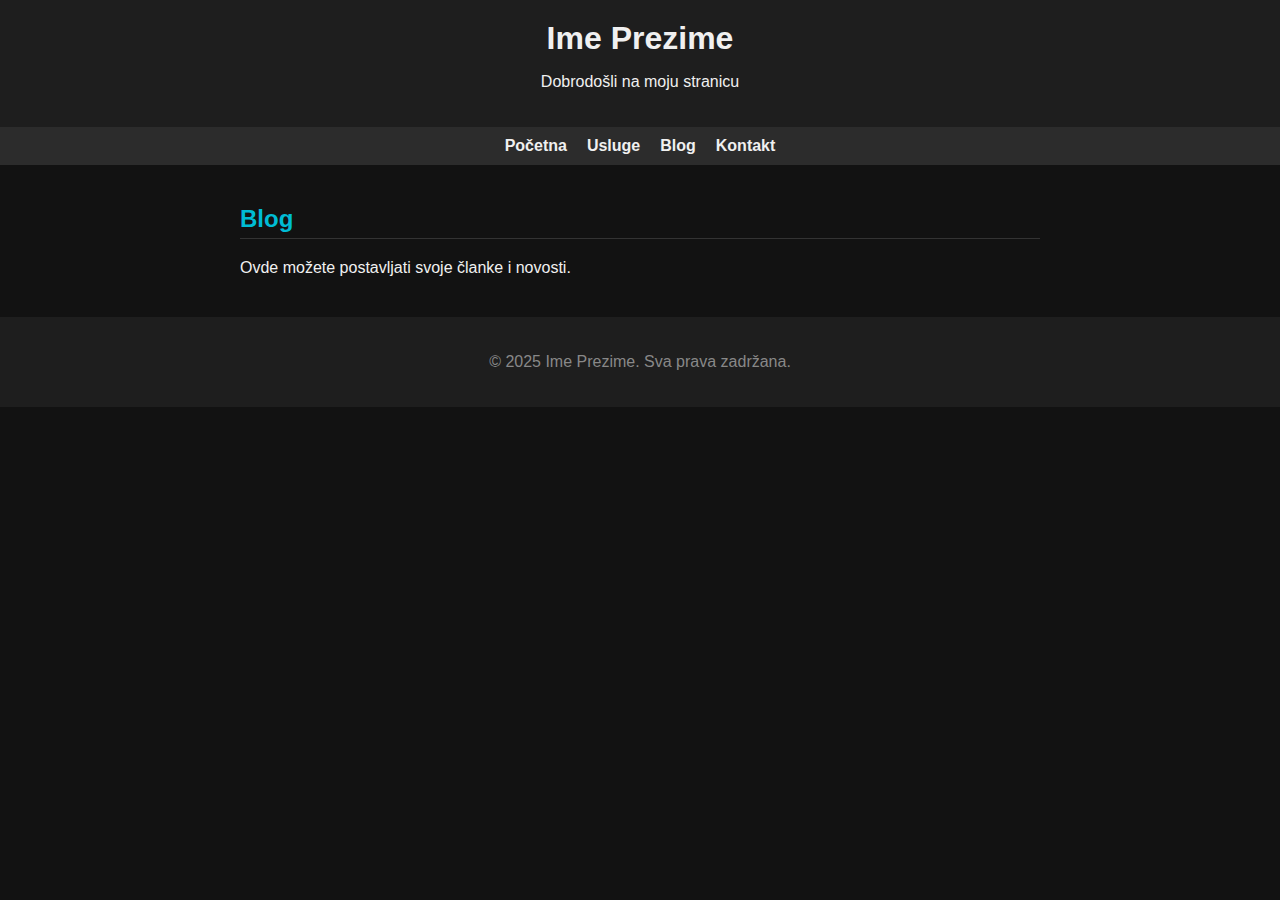
==== blog.html @ b21b639e "Add files via upload" ====
<!DOCTYPE html>
<html lang="sr">
<head>
  <meta charset="UTF-8">
  <meta name="viewport" content="width=device-width, initial-scale=1.0">
  <title>Blog</title>
  <link rel="stylesheet" href="style.css">
</head>
<body>
  <header>
    <h1>Ime Prezime</h1>
    <p>Dobrodošli na moju stranicu</p>
  </header>
  
<nav>
  <a href="index.html">Početna</a>
  <a href="usluge.html">Usluge</a>
  <a href="blog.html">Blog</a>
  <a href="kontakt.html">Kontakt</a>
</nav>

  <section>
    <h2>Blog</h2><p>Ovde možete postavljati svoje članke i novosti.</p>
  </section>
  <footer>
    <p>&copy; 2025 Ime Prezime. Sva prava zadržana.</p>
  </footer>
</body>
</html>
---- style.css ----
body {
  margin: 0;
  font-family: Arial, sans-serif;
  background-color: #121212;
  color: #f0f0f0;
}
header {
  background-color: #1e1e1e;
  padding: 20px;
  text-align: center;
}
header h1 {
  margin: 0;
  font-size: 2em;
}
nav {
  display: flex;
  justify-content: center;
  gap: 20px;
  background-color: #2c2c2c;
  padding: 10px 0;
}
nav a {
  color: #f0f0f0;
  text-decoration: none;
  font-weight: bold;
}
nav a:hover {
  color: #00bcd4;
}
section {
  max-width: 800px;
  margin: 40px auto;
  padding: 0 20px;
}
h2 {
  color: #00bcd4;
  border-bottom: 1px solid #333;
  padding-bottom: 5px;
}
footer {
  text-align: center;
  padding: 20px;
  background-color: #1e1e1e;
  margin-top: 40px;
  color: #888;
}
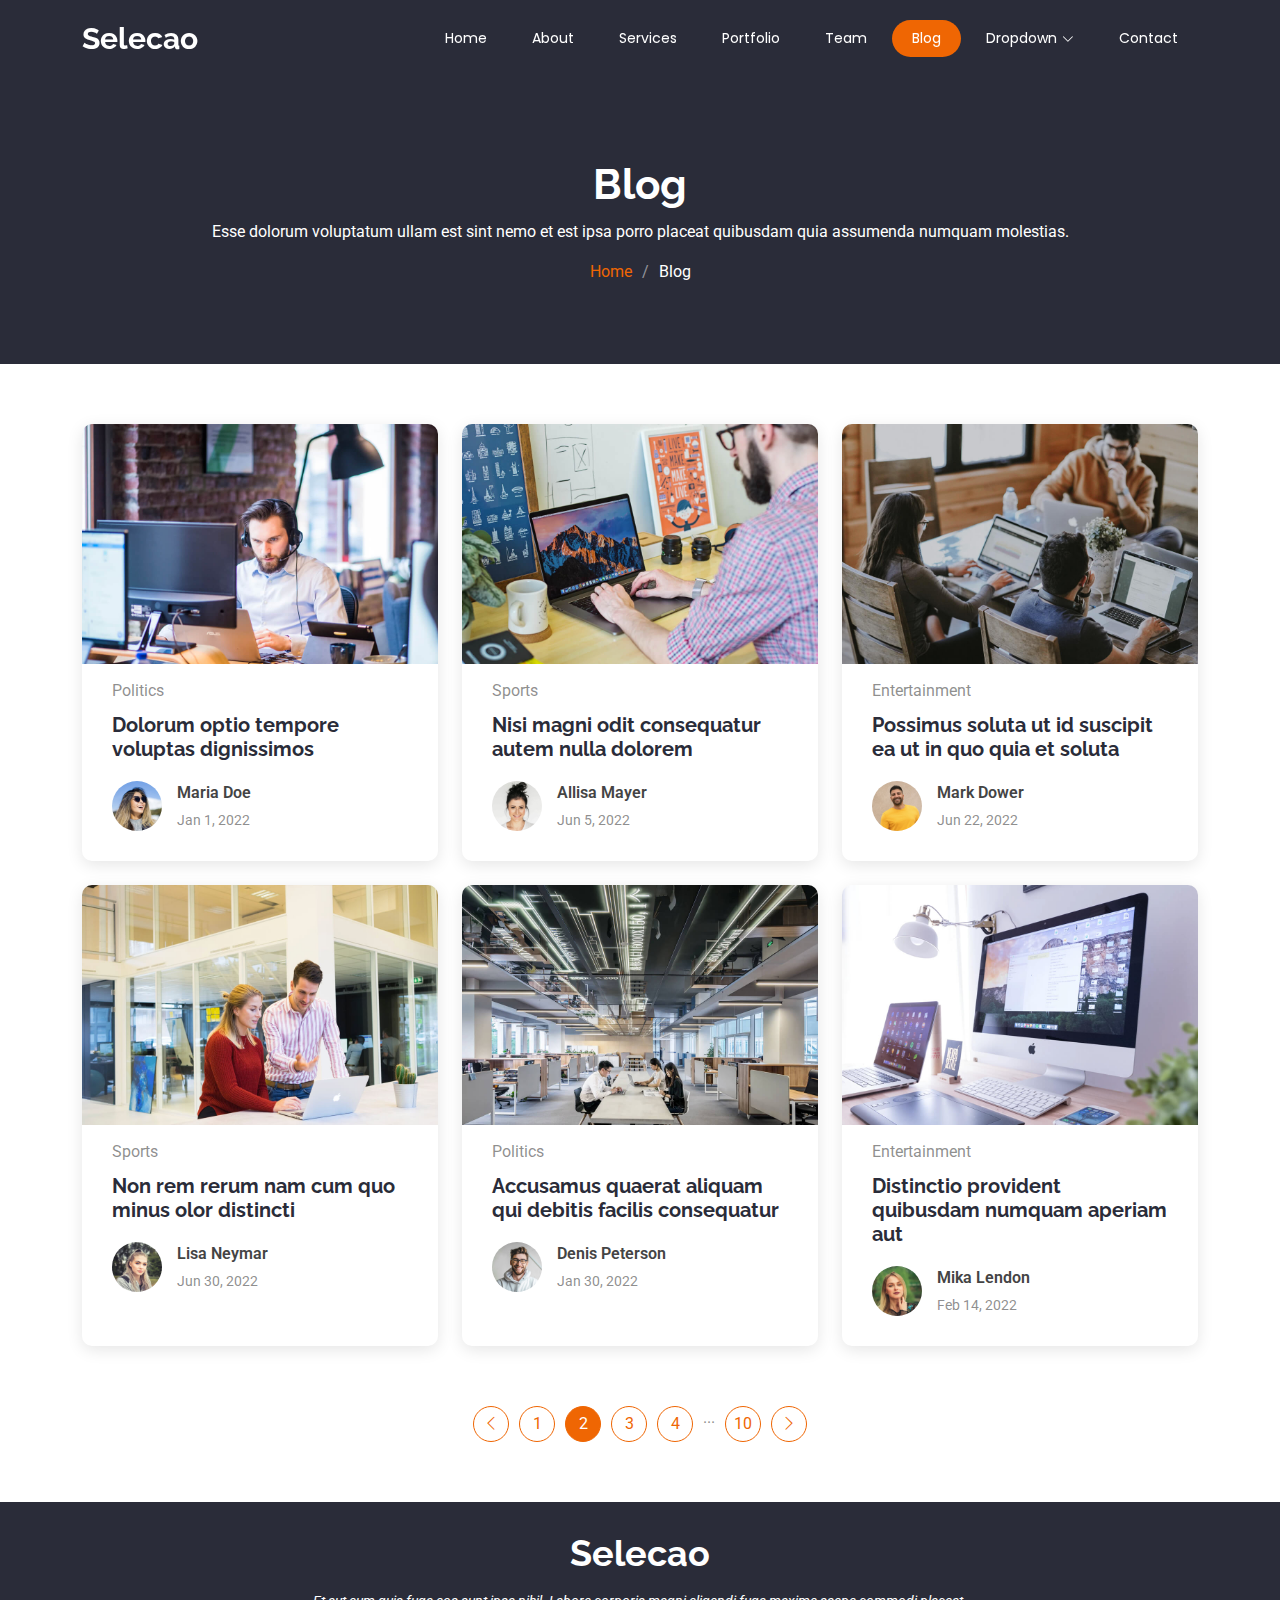
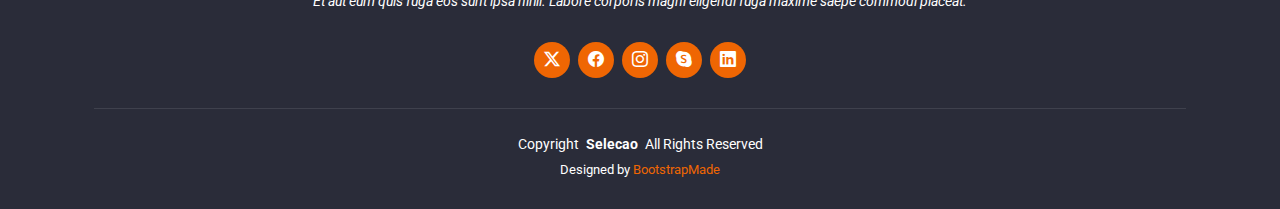
==== commit dafc6da2: "Dodani template fajlovi" ====
--- a/blog.html
+++ b/blog.html
@@ -1,29 +1,335 @@
 <!DOCTYPE html>
-<html lang="sr">
+<html lang="en">
+
 <head>
-  <meta charset="UTF-8">
-  <meta name="viewport" content="width=device-width, initial-scale=1.0">
-  <title>Blog</title>
-  <link rel="stylesheet" href="style.css">
+  <meta charset="utf-8">
+  <meta content="width=device-width, initial-scale=1.0" name="viewport">
+  <title>Blog - Selecao Bootstrap Template</title>
+  <meta name="description" content="">
+  <meta name="keywords" content="">
+
+  <!-- Favicons -->
+  <link href="assets/img/favicon.png" rel="icon">
+  <link href="assets/img/apple-touch-icon.png" rel="apple-touch-icon">
+
+  <!-- Fonts -->
+  <link href="https://fonts.googleapis.com" rel="preconnect">
+  <link href="https://fonts.gstatic.com" rel="preconnect" crossorigin>
+  <link href="https://fonts.googleapis.com/css2?family=Roboto:ital,wght@0,100;0,300;0,400;0,500;0,700;0,900;1,100;1,300;1,400;1,500;1,700;1,900&family=Poppins:ital,wght@0,100;0,200;0,300;0,400;0,500;0,600;0,700;0,800;0,900;1,100;1,200;1,300;1,400;1,500;1,600;1,700;1,800;1,900&family=Raleway:ital,wght@0,100;0,200;0,300;0,400;0,500;0,600;0,700;0,800;0,900;1,100;1,200;1,300;1,400;1,500;1,600;1,700;1,800;1,900&display=swap" rel="stylesheet">
+
+  <!-- Vendor CSS Files -->
+  <link href="assets/vendor/bootstrap/css/bootstrap.min.css" rel="stylesheet">
+  <link href="assets/vendor/bootstrap-icons/bootstrap-icons.css" rel="stylesheet">
+  <link href="assets/vendor/aos/aos.css" rel="stylesheet">
+  <link href="assets/vendor/animate.css/animate.min.css" rel="stylesheet">
+  <link href="assets/vendor/glightbox/css/glightbox.min.css" rel="stylesheet">
+  <link href="assets/vendor/swiper/swiper-bundle.min.css" rel="stylesheet">
+
+  <!-- Main CSS File -->
+  <link href="assets/css/main.css" rel="stylesheet">
+
+  <!-- =======================================================
+  * Template Name: Selecao
+  * Template URL: https://bootstrapmade.com/selecao-bootstrap-template/
+  * Updated: Aug 07 2024 with Bootstrap v5.3.3
+  * Author: BootstrapMade.com
+  * License: https://bootstrapmade.com/license/
+  ======================================================== -->
 </head>
-<body>
-  <header>
-    <h1>Ime Prezime</h1>
-    <p>Dobrodošli na moju stranicu</p>
+
+<body class="blog-page">
+
+  <header id="header" class="header d-flex align-items-center fixed-top">
+    <div class="container-fluid container-xl position-relative d-flex align-items-center justify-content-between">
+
+      <a href="index.html" class="logo d-flex align-items-center">
+        <!-- Uncomment the line below if you also wish to use an image logo -->
+        <!-- <img src="assets/img/logo.png" alt=""> -->
+        <h1 class="sitename">Selecao</h1>
+      </a>
+
+      <nav id="navmenu" class="navmenu">
+        <ul>
+          <li><a href="#hero">Home</a></li>
+          <li><a href="#about">About</a></li>
+          <li><a href="#services">Services</a></li>
+          <li><a href="#portfolio">Portfolio</a></li>
+          <li><a href="#team">Team</a></li>
+          <li><a href="blog.html" class="active">Blog</a></li>
+          <li class="dropdown"><a href="#"><span>Dropdown</span> <i class="bi bi-chevron-down toggle-dropdown"></i></a>
+            <ul>
+              <li><a href="#">Dropdown 1</a></li>
+              <li class="dropdown"><a href="#"><span>Deep Dropdown</span> <i class="bi bi-chevron-down toggle-dropdown"></i></a>
+                <ul>
+                  <li><a href="#">Deep Dropdown 1</a></li>
+                  <li><a href="#">Deep Dropdown 2</a></li>
+                  <li><a href="#">Deep Dropdown 3</a></li>
+                  <li><a href="#">Deep Dropdown 4</a></li>
+                  <li><a href="#">Deep Dropdown 5</a></li>
+                </ul>
+              </li>
+              <li><a href="#">Dropdown 2</a></li>
+              <li><a href="#">Dropdown 3</a></li>
+              <li><a href="#">Dropdown 4</a></li>
+            </ul>
+          </li>
+          <li><a href="#contact">Contact</a></li>
+        </ul>
+        <i class="mobile-nav-toggle d-xl-none bi bi-list"></i>
+      </nav>
+
+    </div>
   </header>
-  
-<nav>
-  <a href="index.html">Početna</a>
-  <a href="usluge.html">Usluge</a>
-  <a href="blog.html">Blog</a>
-  <a href="kontakt.html">Kontakt</a>
-</nav>
-
-  <section>
-    <h2>Blog</h2><p>Ovde možete postavljati svoje članke i novosti.</p>
-  </section>
-  <footer>
-    <p>&copy; 2025 Ime Prezime. Sva prava zadržana.</p>
+
+  <main class="main">
+
+    <!-- Page Title -->
+    <div class="page-title dark-background">
+      <div class="container position-relative">
+        <h1>Blog</h1>
+        <p>Esse dolorum voluptatum ullam est sint nemo et est ipsa porro placeat quibusdam quia assumenda numquam molestias.</p>
+        <nav class="breadcrumbs">
+          <ol>
+            <li><a href="index.html">Home</a></li>
+            <li class="current">Blog</li>
+          </ol>
+        </nav>
+      </div>
+    </div><!-- End Page Title -->
+
+    <!-- Blog Posts Section -->
+    <section id="blog-posts" class="blog-posts section">
+
+      <div class="container">
+        <div class="row gy-4">
+
+          <div class="col-lg-4">
+            <article>
+
+              <div class="post-img">
+                <img src="assets/img/blog/blog-1.jpg" alt="" class="img-fluid">
+              </div>
+
+              <p class="post-category">Politics</p>
+
+              <h2 class="title">
+                <a href="blog-details.html">Dolorum optio tempore voluptas dignissimos</a>
+              </h2>
+
+              <div class="d-flex align-items-center">
+                <img src="assets/img/blog/blog-author.jpg" alt="" class="img-fluid post-author-img flex-shrink-0">
+                <div class="post-meta">
+                  <p class="post-author">Maria Doe</p>
+                  <p class="post-date">
+                    <time datetime="2022-01-01">Jan 1, 2022</time>
+                  </p>
+                </div>
+              </div>
+
+            </article>
+          </div><!-- End post list item -->
+
+          <div class="col-lg-4">
+            <article>
+
+              <div class="post-img">
+                <img src="assets/img/blog/blog-2.jpg" alt="" class="img-fluid">
+              </div>
+
+              <p class="post-category">Sports</p>
+
+              <h2 class="title">
+                <a href="blog-details.html">Nisi magni odit consequatur autem nulla dolorem</a>
+              </h2>
+
+              <div class="d-flex align-items-center">
+                <img src="assets/img/blog/blog-author-2.jpg" alt="" class="img-fluid post-author-img flex-shrink-0">
+                <div class="post-meta">
+                  <p class="post-author">Allisa Mayer</p>
+                  <p class="post-date">
+                    <time datetime="2022-01-01">Jun 5, 2022</time>
+                  </p>
+                </div>
+              </div>
+
+            </article>
+          </div><!-- End post list item -->
+
+          <div class="col-lg-4">
+            <article>
+
+              <div class="post-img">
+                <img src="assets/img/blog/blog-3.jpg" alt="" class="img-fluid">
+              </div>
+
+              <p class="post-category">Entertainment</p>
+
+              <h2 class="title">
+                <a href="blog-details.html">Possimus soluta ut id suscipit ea ut in quo quia et soluta</a>
+              </h2>
+
+              <div class="d-flex align-items-center">
+                <img src="assets/img/blog/blog-author-3.jpg" alt="" class="img-fluid post-author-img flex-shrink-0">
+                <div class="post-meta">
+                  <p class="post-author">Mark Dower</p>
+                  <p class="post-date">
+                    <time datetime="2022-01-01">Jun 22, 2022</time>
+                  </p>
+                </div>
+              </div>
+
+            </article>
+          </div><!-- End post list item -->
+
+          <div class="col-lg-4">
+            <article>
+
+              <div class="post-img">
+                <img src="assets/img/blog/blog-4.jpg" alt="" class="img-fluid">
+              </div>
+
+              <p class="post-category">Sports</p>
+
+              <h2 class="title">
+                <a href="blog-details.html">Non rem rerum nam cum quo minus olor distincti</a>
+              </h2>
+
+              <div class="d-flex align-items-center">
+                <img src="assets/img/blog/blog-author-4.jpg" alt="" class="img-fluid post-author-img flex-shrink-0">
+                <div class="post-meta">
+                  <p class="post-author">Lisa Neymar</p>
+                  <p class="post-date">
+                    <time datetime="2022-01-01">Jun 30, 2022</time>
+                  </p>
+                </div>
+              </div>
+
+            </article>
+          </div><!-- End post list item -->
+
+          <div class="col-lg-4">
+            <article>
+
+              <div class="post-img">
+                <img src="assets/img/blog/blog-5.jpg" alt="" class="img-fluid">
+              </div>
+
+              <p class="post-category">Politics</p>
+
+              <h2 class="title">
+                <a href="blog-details.html">Accusamus quaerat aliquam qui debitis facilis consequatur</a>
+              </h2>
+
+              <div class="d-flex align-items-center">
+                <img src="assets/img/blog/blog-author-5.jpg" alt="" class="img-fluid post-author-img flex-shrink-0">
+                <div class="post-meta">
+                  <p class="post-author">Denis Peterson</p>
+                  <p class="post-date">
+                    <time datetime="2022-01-01">Jan 30, 2022</time>
+                  </p>
+                </div>
+              </div>
+
+            </article>
+          </div><!-- End post list item -->
+
+          <div class="col-lg-4">
+            <article>
+
+              <div class="post-img">
+                <img src="assets/img/blog/blog-6.jpg" alt="" class="img-fluid">
+              </div>
+
+              <p class="post-category">Entertainment</p>
+
+              <h2 class="title">
+                <a href="blog-details.html">Distinctio provident quibusdam numquam aperiam aut</a>
+              </h2>
+
+              <div class="d-flex align-items-center">
+                <img src="assets/img/blog/blog-author-6.jpg" alt="" class="img-fluid post-author-img flex-shrink-0">
+                <div class="post-meta">
+                  <p class="post-author">Mika Lendon</p>
+                  <p class="post-date">
+                    <time datetime="2022-01-01">Feb 14, 2022</time>
+                  </p>
+                </div>
+              </div>
+
+            </article>
+          </div><!-- End post list item -->
+
+        </div>
+      </div>
+
+    </section><!-- /Blog Posts Section -->
+
+    <!-- Blog Pagination Section -->
+    <section id="blog-pagination" class="blog-pagination section">
+
+      <div class="container">
+        <div class="d-flex justify-content-center">
+          <ul>
+            <li><a href="#"><i class="bi bi-chevron-left"></i></a></li>
+            <li><a href="#">1</a></li>
+            <li><a href="#" class="active">2</a></li>
+            <li><a href="#">3</a></li>
+            <li><a href="#">4</a></li>
+            <li>...</li>
+            <li><a href="#">10</a></li>
+            <li><a href="#"><i class="bi bi-chevron-right"></i></a></li>
+          </ul>
+        </div>
+      </div>
+
+    </section><!-- /Blog Pagination Section -->
+
+  </main>
+
+  <footer id="footer" class="footer dark-background">
+    <div class="container">
+      <h3 class="sitename">Selecao</h3>
+      <p>Et aut eum quis fuga eos sunt ipsa nihil. Labore corporis magni eligendi fuga maxime saepe commodi placeat.</p>
+      <div class="social-links d-flex justify-content-center">
+        <a href=""><i class="bi bi-twitter-x"></i></a>
+        <a href=""><i class="bi bi-facebook"></i></a>
+        <a href=""><i class="bi bi-instagram"></i></a>
+        <a href=""><i class="bi bi-skype"></i></a>
+        <a href=""><i class="bi bi-linkedin"></i></a>
+      </div>
+      <div class="container">
+        <div class="copyright">
+          <span>Copyright</span> <strong class="px-1 sitename">Selecao</strong> <span>All Rights Reserved</span>
+        </div>
+        <div class="credits">
+          <!-- All the links in the footer should remain intact. -->
+          <!-- You can delete the links only if you've purchased the pro version. -->
+          <!-- Licensing information: https://bootstrapmade.com/license/ -->
+          <!-- Purchase the pro version with working PHP/AJAX contact form: [buy-url] -->
+          Designed by <a href="https://bootstrapmade.com/">BootstrapMade</a>
+        </div>
+      </div>
+    </div>
   </footer>
+
+  <!-- Scroll Top -->
+  <a href="#" id="scroll-top" class="scroll-top d-flex align-items-center justify-content-center"><i class="bi bi-arrow-up-short"></i></a>
+
+  <!-- Preloader -->
+  <div id="preloader"></div>
+
+  <!-- Vendor JS Files -->
+  <script src="assets/vendor/bootstrap/js/bootstrap.bundle.min.js"></script>
+  <script src="assets/vendor/php-email-form/validate.js"></script>
+  <script src="assets/vendor/aos/aos.js"></script>
+  <script src="assets/vendor/glightbox/js/glightbox.min.js"></script>
+  <script src="assets/vendor/imagesloaded/imagesloaded.pkgd.min.js"></script>
+  <script src="assets/vendor/isotope-layout/isotope.pkgd.min.js"></script>
+  <script src="assets/vendor/swiper/swiper-bundle.min.js"></script>
+
+  <!-- Main JS File -->
+  <script src="assets/js/main.js"></script>
+
 </body>
+
 </html>